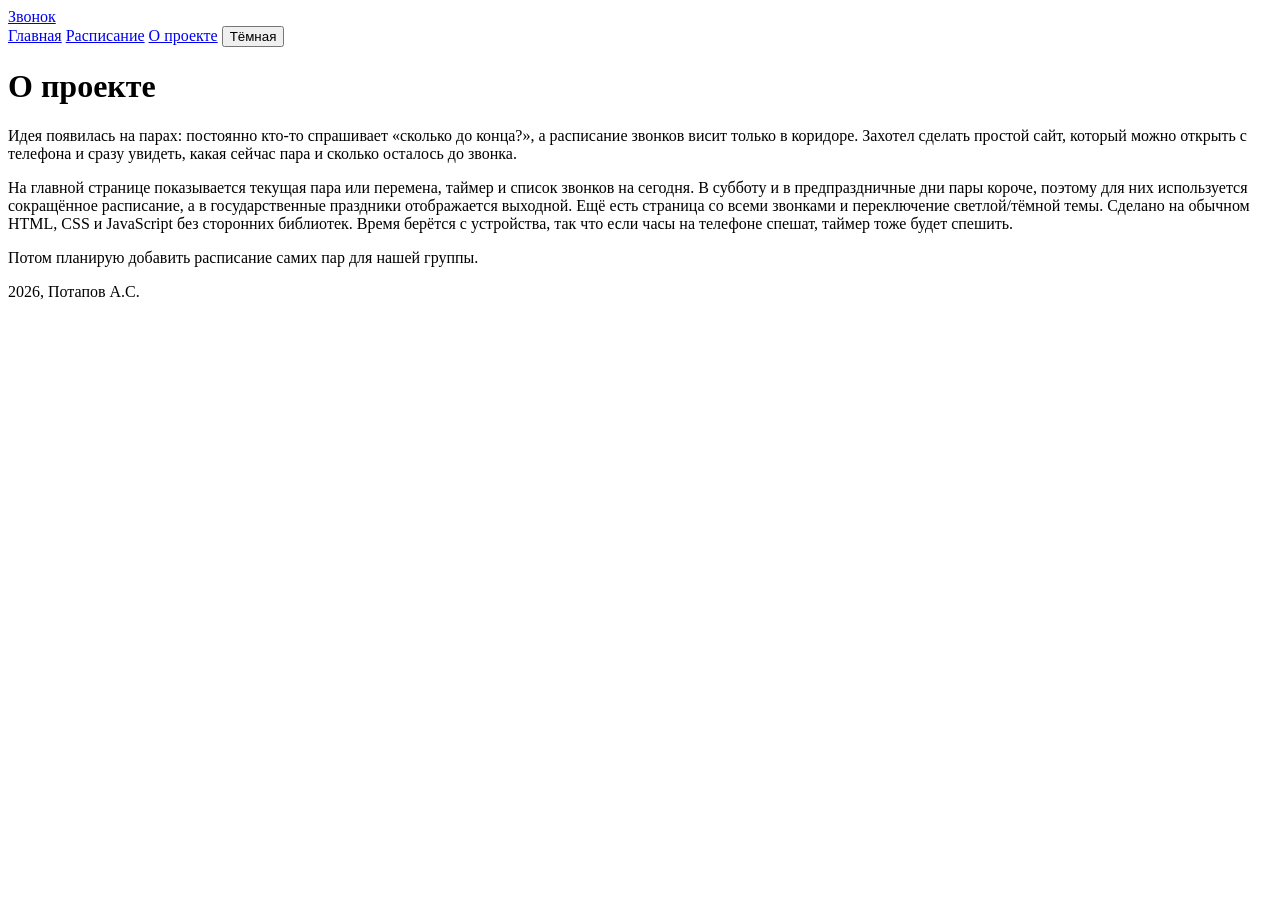
==== about.html @ b0f1ee95 "Add files via upload" ====
<!DOCTYPE html>
<html lang="ru">
<head>
  <meta charset="UTF-8">
  <meta name="viewport" content="width=device-width, initial-scale=1.0">
  <title>О проекте</title>
  <link rel="stylesheet" href="css/style.css">
  <link rel="icon" href="images/bell.png">
  <link rel="manifest" href="manifest.json">
  <meta name="theme-color" content="#cc6600">
</head>
<body>

<header>
  <div class="wrap head">
    <a href="index.html" class="logo"><img src="images/bell.png" alt="">Звонок</a>
    <nav>
      <a href="index.html">Главная</a>
      <a href="schedule.html">Расписание</a>
      <a href="about.html" class="active">О проекте</a>
      <button type="button" id="themeBtn">Тёмная</button>
    </nav>
  </div>
</header>

<main class="wrap">
  <div class="text">
    <h1>О проекте</h1>

    <p>Идея появилась на парах: постоянно кто-то спрашивает «сколько до конца?», а расписание звонков висит только в коридоре. Захотел сделать простой сайт, который можно открыть с телефона и сразу увидеть, какая сейчас пара и сколько осталось до звонка.</p>

    <p>На главной странице показывается текущая пара или перемена, таймер и список звонков на сегодня. В субботу и в предпраздничные дни пары короче, поэтому для них используется сокращённое расписание, а в государственные праздники отображается выходной. Ещё есть страница со всеми звонками и переключение светлой/тёмной темы. Сделано на обычном HTML, CSS и JavaScript без сторонних библиотек. Время берётся с устройства, так что если часы на телефоне спешат, таймер тоже будет спешить.</p>

    <p>Потом планирую добавить расписание самих пар для нашей группы.</p>
  </div>
</main>

<footer>
  <div class="wrap">2026, Потапов А.С.</div>
</footer>

<script src="js/theme.js"></script>
</body>
</html>
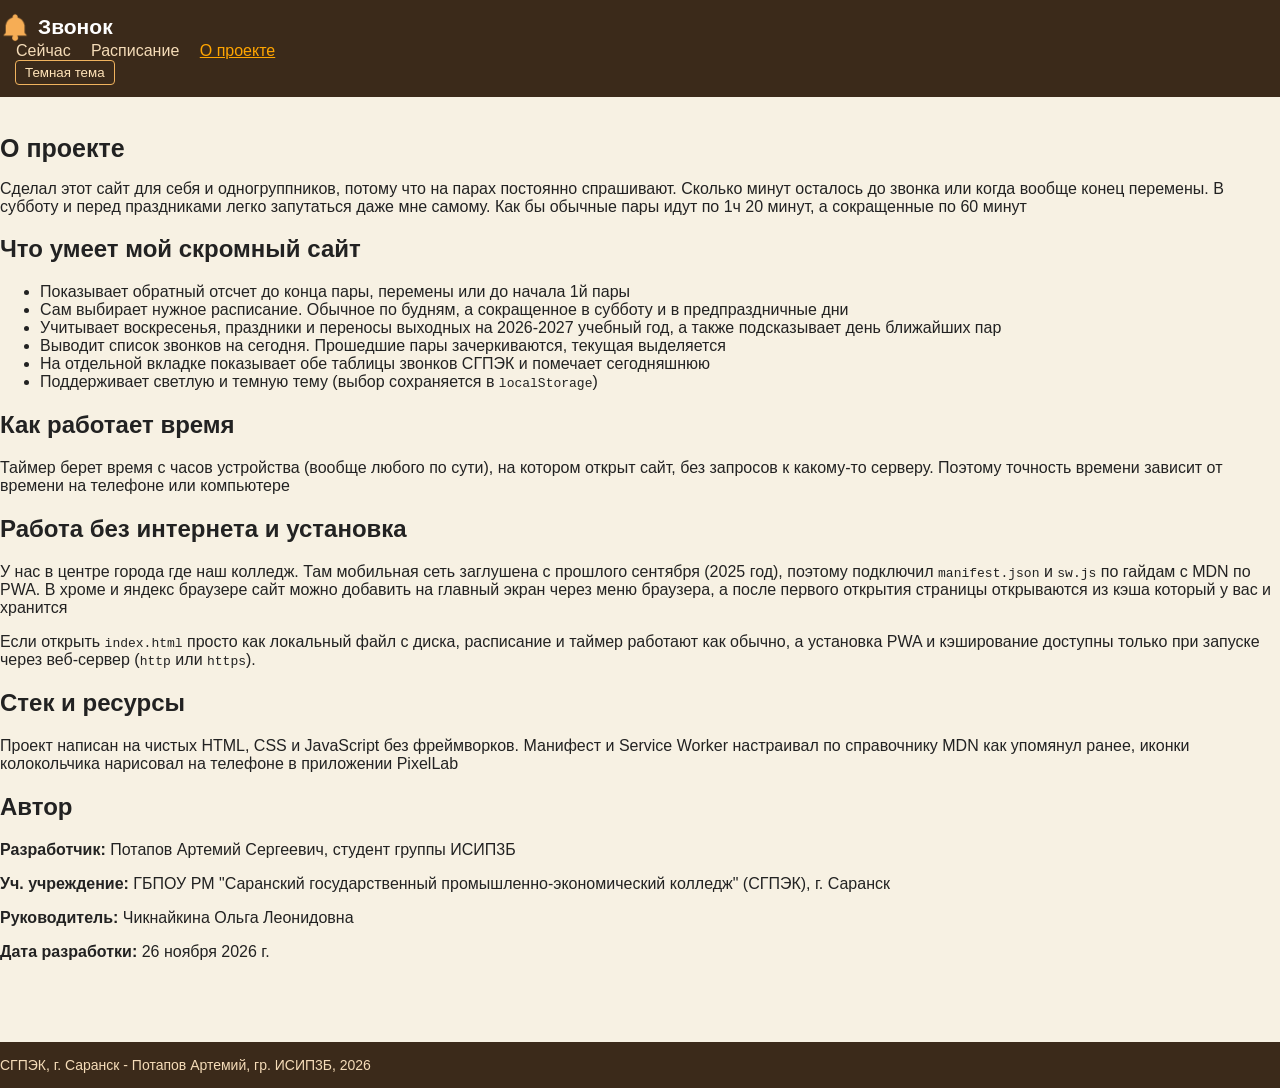
==== commit 1dda2f19: "Add about.html" ====
--- a/about.html
+++ b/about.html
@@ -3,42 +3,75 @@
 <head>
   <meta charset="UTF-8">
   <meta name="viewport" content="width=device-width, initial-scale=1.0">
-  <title>О проекте</title>
+  <title>О проекте - Звонок</title>
+  <meta name="description" content="Как устроен сайт Звонок: таймер пар СГПЭК, переключение расписания и работа без инета">
+  <script>
+    if (localStorage.getItem('theme') == 'dark') document.documentElement.classList.add('dark');
+  </script>
+  <link rel="icon" type="image/png" href="images/bell.png">
+  <link rel="apple-touch-icon" href="images/icon-192.png">
+  <link rel="manifest" href="manifest.json">
   <link rel="stylesheet" href="css/style.css">
-  <link rel="icon" href="images/bell.png">
-  <link rel="manifest" href="manifest.json">
-  <meta name="theme-color" content="#cc6600">
 </head>
 <body>
+  <div class="header-wrap">
+    <header class="header">
+      <a class="logo" href="index.html">
+        <img src="images/bell.png" alt="Звонок" width="30" height="30">
+        <span>Звонок</span>
+      </a>
 
-<header>
-  <div class="wrap head">
-    <a href="index.html" class="logo"><img src="images/bell.png" alt="">Звонок</a>
-    <nav>
-      <a href="index.html">Главная</a>
-      <a href="schedule.html">Расписание</a>
-      <a href="about.html" class="active">О проекте</a>
-      <button type="button" id="themeBtn">Тёмная</button>
-    </nav>
+      <nav class="nav">
+        <a href="index.html">Сейчас</a>
+        <a href="schedule.html">Расписание</a>
+        <a href="about.html" class="active">О проекте</a>
+      </nav>
+
+      <div class="header-btns">
+        <button class="install-btn" id="installBtn" style="display: none;">Установить</button>
+        <button class="theme-btn" id="themeBtn">Темная тема</button>
+      </div>
+    </header>
   </div>
-</header>
 
-<main class="wrap">
-  <div class="text">
+  <main class="container about-page">
     <h1>О проекте</h1>
+    <p class="lead">Сделал этот сайт для себя и одногруппников, потому что на парах постоянно спрашивают. Сколько минут осталось до звонка или когда вообще конец перемены. В субботу и перед праздниками легко запутаться даже мне самому. Как бы обычные пары идут по 1ч 20 минут, а сокращенные по 60 минут</p>
 
-    <p>Идея появилась на парах: постоянно кто-то спрашивает «сколько до конца?», а расписание звонков висит только в коридоре. Захотел сделать простой сайт, который можно открыть с телефона и сразу увидеть, какая сейчас пара и сколько осталось до звонка.</p>
+    <h2>Что умеет мой скромный сайт</h2>
+    <ul>
+      <li>Показывает обратный отсчет до конца пары, перемены или до начала 1й пары</li>
+      <li>Сам выбирает нужное расписание. Обычное по будням, а сокращенное в субботу и в предпраздничные дни</li>
+      <li>Учитывает воскресенья, праздники и переносы выходных на 2026-2027 учебный год, а также подсказывает день ближайших пар</li>
+      <li>Выводит список звонков на сегодня. Прошедшие пары зачеркиваются, текущая выделяется</li>
+      <li>На отдельной вкладке показывает обе таблицы звонков СГПЭК и помечает сегодняшнюю</li>
+      <li>Поддерживает светлую и темную тему (выбор сохраняется в <code>localStorage</code>)</li>
+    </ul>
 
-    <p>На главной странице показывается текущая пара или перемена, таймер и список звонков на сегодня. В субботу и в предпраздничные дни пары короче, поэтому для них используется сокращённое расписание, а в государственные праздники отображается выходной. Ещё есть страница со всеми звонками и переключение светлой/тёмной темы. Сделано на обычном HTML, CSS и JavaScript без сторонних библиотек. Время берётся с устройства, так что если часы на телефоне спешат, таймер тоже будет спешить.</p>
+    <h2>Как работает время</h2>
+    <p>Таймер берет время с часов устройства (вообще любого по сути), на котором открыт сайт, без запросов к какому-то серверу. Поэтому точность времени зависит от времени на телефоне или компьютере</p>
 
-    <p>Потом планирую добавить расписание самих пар для нашей группы.</p>
-  </div>
-</main>
+    <h2>Работа без интернета и установка</h2>
+    <p>У нас в центре города где наш колледж. Там мобильная сеть заглушена с прошлого сентября (2025 год), поэтому подключил <code>manifest.json</code> и <code>sw.js</code> по гайдам с MDN по PWA. В хроме и яндекс браузере сайт можно добавить на главный экран через меню браузера, а после первого открытия страницы открываются из кэша который у вас и хранится</p>
+    <p>Если открыть <code>index.html</code> просто как локальный файл с диска, расписание и таймер работают как обычно, а установка PWA и кэширование доступны только при запуске через веб-сервер (<code>http</code> или <code>https</code>).</p>
 
-<footer>
-  <div class="wrap">2026, Потапов А.С.</div>
-</footer>
+    <h2>Стек и ресурсы</h2>
+    <p>Проект написан на чистых HTML, CSS и JavaScript без фреймворков. Манифест и Service Worker настраивал по справочнику MDN как упомянул ранее, иконки колокольчика нарисовал на телефоне в приложении PixelLab</p>
 
-<script src="js/theme.js"></script>
+    <h2>Автор</h2>
+    <div class="about-credits">
+      <p><strong>Разработчик:</strong> Потапов Артемий Сергеевич, студент группы ИСИП3Б</p>
+      <p><strong>Уч. учреждение:</strong> ГБПОУ РМ "Саранский государственный промышленно-экономический колледж" (СГПЭК), г. Саранск</p>
+      <p><strong>Руководитель:</strong> Чикнайкина Ольга Леонидовна</p>
+      <p><strong>Дата разработки:</strong> 26 ноября 2026 г.</p>
+    </div>
+  </main>
+
+  <footer class="footer">
+    <span>СГПЭК, г. Саранск - Потапов Артемий, гр. ИСИП3Б, 2026</span>
+  </footer>
+
+  <script src="js/theme.js"></script>
+  <script src="js/main.js"></script>
 </body>
 </html>
--- a/css/style.css
+++ b/css/style.css
@@ -0,0 +1,235 @@
+body {
+    margin: 0;
+    font-family: Arial, sans-serif;
+    /* background: #f2f2f2; */
+    background: #f7f1e3;
+    color: #222;
+}
+
+a { color: #cc6600; }
+
+.wrap {
+    max-width: 880px;
+    margin: 0 auto;
+    padding: 0 15px;
+}
+
+header {
+    background: #3b2a1a;
+    padding: 12px 0;
+}
+.head {
+    display: flex;
+    justify-content: space-between;
+    align-items: center;
+}
+.logo {
+    color: white;
+    font-size: 21px;
+    font-weight: bold;
+    text-decoration: none;
+    display: flex;
+    align-items: center;
+}
+.logo img {
+    width: 30px;
+    margin-right: 8px;
+}
+
+nav a {
+    color: #f5dcb8;
+    text-decoration: none;
+    margin-left: 16px;
+}
+nav a:hover, nav a.active {
+    color: orange;
+    text-decoration: underline;
+}
+
+main {
+    padding-top: 20px;
+    padding-bottom: 35px;
+    min-height: 520px;
+}
+main {
+    min-height: calc(100vh - 135px);
+}
+
+h1 { font-size: 25px; }
+
+.page-title {
+  text-align: center;
+  color: #3b2a1a;
+  margin: 5px 0 0;
+}
+
+.info {
+  background: white;
+  margin-top: 18px;
+  padding: 12px 20px;
+  border-radius: 5px;
+  text-align: center;
+  color: #555;
+  font-size: 14px;
+  border: 1px solid #ddd;
+}
+.info p {
+  margin: 4px 0;
+}
+
+.now {
+    background: #fff;
+    margin-top: 18px;
+    padding: 25px 15px;
+    border-radius: 5px;
+    text-align: center;
+    border: 1px solid #ddd;
+}
+
+#today { color: #666; }
+
+#status {
+    font-size: 20px;
+    margin-top: 10px;
+}
+
+#timer {
+    /* font-size: 70px; */
+    font-size: 62px;
+    font-weight: bold;
+    color: #d97706;
+    margin: 10px 0;
+}
+
+.now.break #timer {
+    color: #2e7d32;
+}
+
+#next {
+    margin-top: 10px;
+    color: gray;
+}
+
+.today-list {
+    background: white;
+    margin-top: 18px;
+    padding: 10px 20px 15px;
+    border-radius: 5px;
+    border: 1px solid #ddd;
+}
+
+table {
+    width: 100%;
+    border-collapse: collapse;
+}
+
+td, th {
+    padding: 8px;
+    border-bottom: 1px solid #e5e5e5;
+    text-align: left;
+}
+
+tr.current {
+    background: #ffe6b3;
+    font-weight: bold;
+}
+
+tr.done {
+    color: #999;
+}
+
+.today {
+    background: #ffe6b3;
+    border-left: 4px solid orange;
+    padding: 5px 10px;
+}
+
+.small {
+    font-size: 14px;
+    color: #666;
+}
+
+.edit { background: #fff; }
+
+.text {
+    background: #fff;
+    margin-top: 20px;
+    border-radius: 5px;
+    padding: 15px 25px 25px;
+    line-height: 1.5;
+    border: 1px solid #ddd;
+}
+
+
+footer {
+    background: #3b2a1a;
+    color: #f5dcb8;
+    padding: 15px 0;
+    font-size: 14px;
+    margin-top: 30px;
+}
+
+#themeBtn {
+  background: none;
+  border: 1px solid #f0b35e;
+  color: #ffe3b8;
+  padding: 4px 9px;
+  margin-left: 15px;
+  border-radius: 4px;
+  cursor: pointer;
+}
+
+
+/* темная тема */
+body.dark {
+  background: #1b1611;
+  color: #eee;
+}
+
+body.dark .info {
+  background: #282018;
+  color: #eee;
+  border-color: #444;
+}
+
+body.dark .now, body.dark .today-list {
+  background: #282018;
+  color: #eee;
+  border-color: #444;
+}
+
+body.dark .text, body.dark .edit {
+  background: #282018;
+  color: #eee;
+  border-color: #444;
+}
+
+
+body.dark .page-title { color: #ffb347; }
+body.dark #timer { color: #ffb347; }
+body.dark a { color: #ffbd59; }
+
+body.dark #today, body.dark #next, body.dark .small {
+  color: #aaa;
+}
+
+body.dark td, body.dark th {
+  border-bottom-color: #444;
+}
+
+body.dark tr.current, body.dark .today {
+  background: #4f3a1c;
+}
+
+
+body.dark .now.break #timer {
+  color: #81c784 !important;
+}
+
+@media (max-width: 600px) {
+  .head { flex-direction: column; }
+  nav { margin-top: 10px; }
+  nav a { margin: 0 7px; }
+  #timer { font-size: 46px; }
+  .page-title { font-size: 20px; }
+}
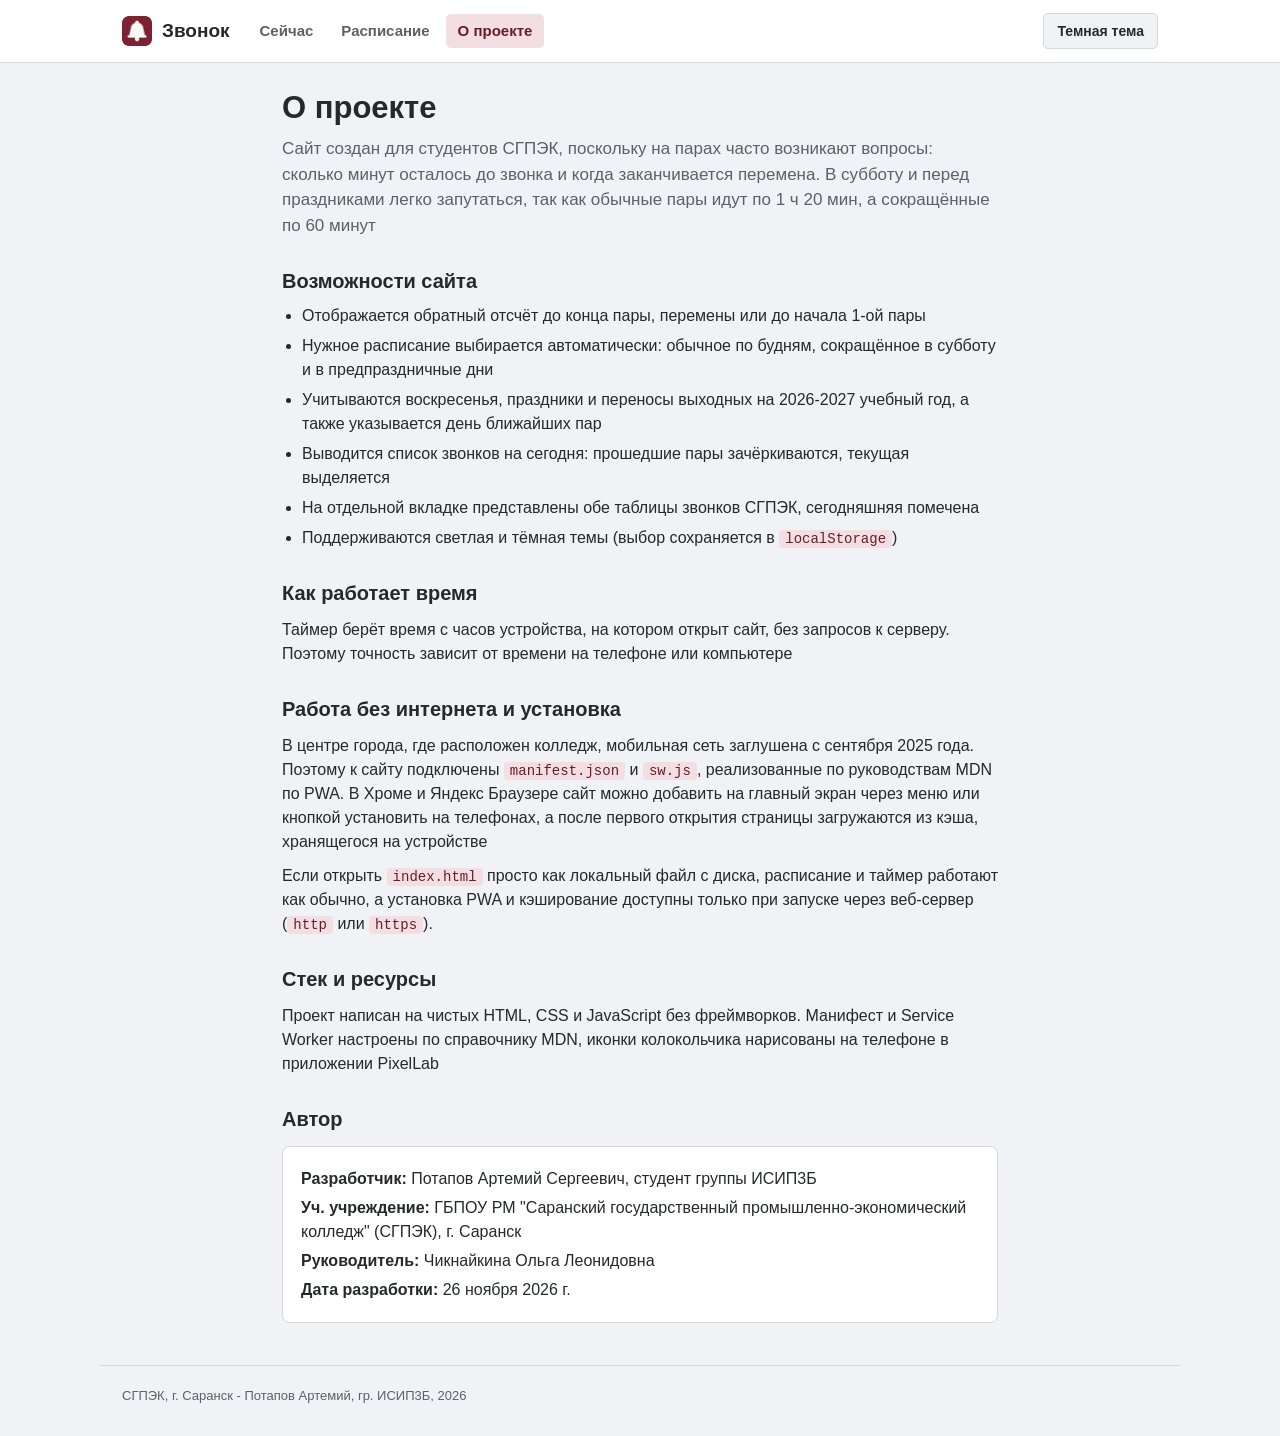
==== commit 4c1d8bb6: "Add files via upload" ====
--- a/about.html
+++ b/about.html
@@ -1,77 +1,77 @@
-<!DOCTYPE html>
-<html lang="ru">
-<head>
-  <meta charset="UTF-8">
-  <meta name="viewport" content="width=device-width, initial-scale=1.0">
-  <title>О проекте - Звонок</title>
-  <meta name="description" content="Как устроен сайт Звонок: таймер пар СГПЭК, переключение расписания и работа без инета">
-  <script>
-    if (localStorage.getItem('theme') == 'dark') document.documentElement.classList.add('dark');
-  </script>
-  <link rel="icon" type="image/png" href="images/bell.png">
-  <link rel="apple-touch-icon" href="images/icon-192.png">
-  <link rel="manifest" href="manifest.json">
-  <link rel="stylesheet" href="css/style.css">
-</head>
-<body>
-  <div class="header-wrap">
-    <header class="header">
-      <a class="logo" href="index.html">
-        <img src="images/bell.png" alt="Звонок" width="30" height="30">
-        <span>Звонок</span>
-      </a>
-
-      <nav class="nav">
-        <a href="index.html">Сейчас</a>
-        <a href="schedule.html">Расписание</a>
-        <a href="about.html" class="active">О проекте</a>
-      </nav>
-
-      <div class="header-btns">
-        <button class="install-btn" id="installBtn" style="display: none;">Установить</button>
-        <button class="theme-btn" id="themeBtn">Темная тема</button>
-      </div>
-    </header>
-  </div>
-
-  <main class="container about-page">
-    <h1>О проекте</h1>
-    <p class="lead">Сделал этот сайт для себя и одногруппников, потому что на парах постоянно спрашивают. Сколько минут осталось до звонка или когда вообще конец перемены. В субботу и перед праздниками легко запутаться даже мне самому. Как бы обычные пары идут по 1ч 20 минут, а сокращенные по 60 минут</p>
-
-    <h2>Что умеет мой скромный сайт</h2>
-    <ul>
-      <li>Показывает обратный отсчет до конца пары, перемены или до начала 1й пары</li>
-      <li>Сам выбирает нужное расписание. Обычное по будням, а сокращенное в субботу и в предпраздничные дни</li>
-      <li>Учитывает воскресенья, праздники и переносы выходных на 2026-2027 учебный год, а также подсказывает день ближайших пар</li>
-      <li>Выводит список звонков на сегодня. Прошедшие пары зачеркиваются, текущая выделяется</li>
-      <li>На отдельной вкладке показывает обе таблицы звонков СГПЭК и помечает сегодняшнюю</li>
-      <li>Поддерживает светлую и темную тему (выбор сохраняется в <code>localStorage</code>)</li>
-    </ul>
-
-    <h2>Как работает время</h2>
-    <p>Таймер берет время с часов устройства (вообще любого по сути), на котором открыт сайт, без запросов к какому-то серверу. Поэтому точность времени зависит от времени на телефоне или компьютере</p>
-
-    <h2>Работа без интернета и установка</h2>
-    <p>У нас в центре города где наш колледж. Там мобильная сеть заглушена с прошлого сентября (2025 год), поэтому подключил <code>manifest.json</code> и <code>sw.js</code> по гайдам с MDN по PWA. В хроме и яндекс браузере сайт можно добавить на главный экран через меню браузера, а после первого открытия страницы открываются из кэша который у вас и хранится</p>
-    <p>Если открыть <code>index.html</code> просто как локальный файл с диска, расписание и таймер работают как обычно, а установка PWA и кэширование доступны только при запуске через веб-сервер (<code>http</code> или <code>https</code>).</p>
-
-    <h2>Стек и ресурсы</h2>
-    <p>Проект написан на чистых HTML, CSS и JavaScript без фреймворков. Манифест и Service Worker настраивал по справочнику MDN как упомянул ранее, иконки колокольчика нарисовал на телефоне в приложении PixelLab</p>
-
-    <h2>Автор</h2>
-    <div class="about-credits">
-      <p><strong>Разработчик:</strong> Потапов Артемий Сергеевич, студент группы ИСИП3Б</p>
-      <p><strong>Уч. учреждение:</strong> ГБПОУ РМ "Саранский государственный промышленно-экономический колледж" (СГПЭК), г. Саранск</p>
-      <p><strong>Руководитель:</strong> Чикнайкина Ольга Леонидовна</p>
-      <p><strong>Дата разработки:</strong> 26 ноября 2026 г.</p>
-    </div>
-  </main>
-
-  <footer class="footer">
-    <span>СГПЭК, г. Саранск - Потапов Артемий, гр. ИСИП3Б, 2026</span>
-  </footer>
-
-  <script src="js/theme.js"></script>
-  <script src="js/main.js"></script>
-</body>
-</html>
+<!DOCTYPE html>
+<html lang="ru">
+<head>
+  <meta charset="UTF-8">
+  <meta name="viewport" content="width=device-width, initial-scale=1.0">
+  <title>О проекте - Звонок</title>
+  <meta name="description" content="Как устроен сайт Звонок: таймер пар СГПЭК, переключение расписания и работа без инета">
+  <script>
+    if (localStorage.getItem('theme') == 'dark') document.documentElement.classList.add('dark');
+  </script>
+  <link rel="icon" type="image/png" href="images/bell.png">
+  <link rel="apple-touch-icon" href="images/icon-192.png">
+  <link rel="manifest" href="manifest.json">
+  <link rel="stylesheet" href="css/style.css">
+</head>
+<body>
+  <div class="header-wrap">
+    <header class="header">
+      <a class="logo" href="index.html">
+        <img src="images/bell.png" alt="Звонок" width="30" height="30">
+        <span>Звонок</span>
+      </a>
+
+      <nav class="nav">
+        <a href="index.html">Сейчас</a>
+        <a href="schedule.html">Расписание</a>
+        <a href="about.html" class="active">О проекте</a>
+      </nav>
+
+      <div class="header-btns">
+        <button class="install-btn" id="installBtn" style="display: none;">Установить</button>
+        <button class="theme-btn" id="themeBtn">Темная тема</button>
+      </div>
+    </header>
+  </div>
+
+  <main class="container about-page">
+    <h1>О проекте</h1>
+    <p class="lead">Сайт создан для студентов СГПЭК, поскольку на парах часто возникают вопросы: сколько минут осталось до звонка и когда заканчивается перемена. В субботу и перед праздниками легко запутаться, так как обычные пары идут по 1 ч 20 мин, а сокращённые по 60 минут</p>
+
+    <h2>Возможности сайта</h2>
+    <ul>
+      <li>Отображается обратный отсчёт до конца пары, перемены или до начала 1-ой пары</li>
+      <li>Нужное расписание выбирается автоматически: обычное по будням, сокращённое в субботу и в предпраздничные дни</li>
+      <li>Учитываются воскресенья, праздники и переносы выходных на 2026-2027 учебный год, а также указывается день ближайших пар</li>
+      <li>Выводится список звонков на сегодня: прошедшие пары зачёркиваются, текущая выделяется</li>
+      <li>На отдельной вкладке представлены обе таблицы звонков СГПЭК, сегодняшняя помечена</li>
+      <li>Поддерживаются светлая и тёмная темы (выбор сохраняется в <code>localStorage</code>)</li>
+    </ul>
+
+    <h2>Как работает время</h2>
+    <p>Таймер берёт время с часов устройства, на котором открыт сайт, без запросов к серверу. Поэтому точность зависит от времени на телефоне или компьютере</p>
+
+    <h2>Работа без интернета и установка</h2>
+    <p>В центре города, где расположен колледж, мобильная сеть заглушена с сентября 2025 года. Поэтому к сайту подключены <code>manifest.json</code> и <code>sw.js</code>, реализованные по руководствам MDN по PWA. В Хроме и Яндекс Браузере сайт можно добавить на главный экран через меню или кнопкой установить на телефонах, а после первого открытия страницы загружаются из кэша, хранящегося на устройстве</p>
+    <p>Если открыть <code>index.html</code> просто как локальный файл с диска, расписание и таймер работают как обычно, а установка PWA и кэширование доступны только при запуске через веб-сервер (<code>http</code> или <code>https</code>).</p>
+
+    <h2>Стек и ресурсы</h2>
+    <p>Проект написан на чистых HTML, CSS и JavaScript без фреймворков. Манифест и Service Worker настроены по справочнику MDN, иконки колокольчика нарисованы на телефоне в приложении PixelLab</p>
+
+    <h2>Автор</h2>
+    <div class="about-credits">
+      <p><strong>Разработчик:</strong> Потапов Артемий Сергеевич, студент группы ИСИП3Б</p>
+      <p><strong>Уч. учреждение:</strong> ГБПОУ РМ "Саранский государственный промышленно-экономический колледж" (СГПЭК), г. Саранск</p>
+      <p><strong>Руководитель:</strong> Чикнайкина Ольга Леонидовна</p>
+      <p><strong>Дата разработки:</strong> 26 ноября 2026 г.</p>
+    </div>
+  </main>
+
+  <footer class="footer">
+    <span>СГПЭК, г. Саранск - Потапов Артемий, гр. ИСИП3Б, 2026</span>
+  </footer>
+
+  <script src="js/theme.js"></script>
+  <script src="js/main.js"></script>
+</body>
+</html>
--- a/css/style.css
+++ b/css/style.css
@@ -1,121 +1,517 @@
+html {
+    --bg: #f0f2f5;
+    --card: #fff;
+    --text: #26282b;
+    --muted: #5c6168;
+    --border: #d4d8dd;
+    --accent: #7c2233;
+    --green: #255c36;
+}
+
+html.dark {
+    --bg: #1a1c1f;
+    --card: #24272b;
+    --text: #eceef1;
+    --muted: #a2a9b1;
+    --border: #383d44;
+    --accent: #e58b9a;
+    --green: #7bc48d;
+}
+
+* {
+    box-sizing: border-box;
+}
+
 body {
     margin: 0;
-    font-family: Arial, sans-serif;
-    /* background: #f2f2f2; */
-    background: #f7f1e3;
-    color: #222;
-}
-
-a { color: #cc6600; }
-
-.wrap {
-    max-width: 880px;
+    min-height: 100vh;
+    display: flex;
+    flex-direction: column;
+    background: var(--bg);
+    color: var(--text);
+    font-family: "Trebuchet MS", Tahoma, Verdana, sans-serif;
+    font-size: 16px;
+    line-height: 1.5;
+}
+
+a {
+    color: var(--accent);
+    text-underline-offset: 3px;
+}
+
+a:hover {
+    text-decoration: none;
+}
+
+a:focus-visible,
+button:focus-visible {
+    outline: 2px solid var(--accent);
+    outline-offset: 2px;
+}
+
+code {
+    font-family: Consolas, monospace;
+    font-size: 14px;
+    background: #f3dfe3;
+    color: #691b2a;
+    padding: 1px 6px;
+    border-radius: 4px;
+}
+
+html.dark code {
+    background: #3b2026;
+    color: #f2a7b3;
+}
+
+/* шапка */
+.header-wrap {
+    border-bottom: 1px solid var(--border);
+    background: var(--card);
+}
+
+.header {
+    max-width: 1080px;
+    width: 100%;
     margin: 0 auto;
-    padding: 0 15px;
-}
-
-header {
-    background: #3b2a1a;
-    padding: 12px 0;
-}
-.head {
-    display: flex;
+    padding: 13px 22px;
+    display: flex;
+    align-items: center;
+    gap: 18px;
+}
+
+/* лого */
+.logo {
+    display: flex;
+    align-items: center;
+    gap: 10px;
+    text-decoration: none;
+    color: var(--text);
+    font-weight: 700;
+    font-size: 19px;
+    flex-shrink: 0;
+}
+
+.logo img {
+    width: 30px;
+    height: 30px;
+    border-radius: 6px;
+    display: block;
+}
+
+.nav {
+    display: flex;
+    align-items: center;
+    gap: 4px;
+    margin-right: auto;
+}
+
+.nav a {
+    padding: 6px 12px;
+    border-radius: 5px;
+    text-decoration: none;
+    color: var(--muted);
+    font-weight: 600;
+    font-size: 15px;
+    white-space: nowrap;
+}
+
+.nav a:hover {
+    color: var(--text);
+    background: #e2e6eb;
+}
+
+html.dark .nav a:hover {
+    background: #2f3338;
+}
+
+.nav a.active {
+    color: #691b2a;
+    background: #f3dfe3;
+}
+
+html.dark .nav a.active {
+    color: #f2a7b3;
+    background: #3b2026;
+}
+
+.header-btns {
+    display: flex;
+    align-items: center;
+    gap: 8px;
+    flex-shrink: 0;
+}
+
+.theme-btn,
+.install-btn {
+    height: 36px;
+    padding: 0 13px;
+    border-radius: 5px;
+    border: 1px solid var(--border);
+    background: var(--bg);
+    color: var(--text);
+    font-family: inherit;
+    font-size: 14px;
+    font-weight: 600;
+    cursor: pointer;
+    white-space: nowrap;
+}
+
+.theme-btn:hover {
+    border-color: var(--accent);
+}
+
+.theme-btn:active,
+.install-btn:active {
+    transform: translateY(1px);
+}
+
+.install-btn {
+    background: #7c2233;
+    border-color: #7c2233;
+    color: #fff;
+}
+
+html.dark .install-btn {
+    background: #e58b9a;
+    border-color: #e58b9a;
+    color: #241014;
+}
+
+.install-btn:hover {
+    opacity: 0.92;
+}
+
+/* главная */
+.main-grid {
+    flex: 1;
+    max-width: 1080px;
+    width: 100%;
+    margin: 0 auto;
+    padding: 24px 22px 40px;
+    display: grid;
+    grid-template-columns: 1.25fr 1fr;
+    gap: 26px;
+    align-items: start;
+}
+
+.timer-card {
+    background: var(--card);
+    border: 1px solid var(--border);
+    border-radius: 8px;
+    padding: 24px 26px;
+}
+
+.card-top {
+    display: flex;
+    flex-wrap: wrap;
     justify-content: space-between;
     align-items: center;
-}
-.logo {
-    color: white;
-    font-size: 21px;
-    font-weight: bold;
-    text-decoration: none;
-    display: flex;
+    gap: 8px 12px;
+    padding-bottom: 14px;
+    border-bottom: 1px dashed var(--border);
+    color: var(--muted);
+    font-size: 15px;
+}
+
+.date-clock {
+    display: flex;
+    align-items: baseline;
+    gap: 8px;
+}
+
+.clock-now {
+    font-variant-numeric: tabular-nums;
+    font-weight: 700;
+    color: var(--text);
+    background: #e2e6eb;
+    padding: 1px 7px;
+    border-radius: 4px;
+    font-size: 14px;
+}
+
+html.dark .clock-now {
+    background: #2f3338;
+}
+
+.badge {
+    font-size: 13px;
+    font-weight: 700;
+    padding: 3px 9px;
+    border-radius: 4px;
+    background: #f3dfe3;
+    color: #691b2a;
+}
+
+html.dark .badge {
+    background: #3b2026;
+    color: #f2a7b3;
+}
+
+.badge.short {
+    background: #dfeee3;
+    color: #1f4c2c;
+}
+
+html.dark .badge.short {
+    background: #1e3424;
+    color: #9ad6a8;
+}
+
+.badge.off {
+    background: #f4e6d2;
+    color: #6b4214;
+}
+
+html.dark .badge.off {
+    background: #382a19;
+    color: #ecc089;
+}
+
+.status {
+    margin: 18px 0 0;
+    font-size: 31px;
+    line-height: 1.2;
+}
+
+.timer-card.is-break .status {
+    color: var(--green);
+}
+
+.timer-box {
+    margin-top: 12px;
+}
+
+.timer {
+    font-size: 68px;
+    font-weight: 700;
+    line-height: 1.05;
+    letter-spacing: -1px;
+    font-variant-numeric: tabular-nums;
+}
+
+.timer-caption {
+    display: block;
+    margin-top: 6px;
+    color: var(--muted);
+    font-size: 16px;
+}
+
+.progress-bar {
+    margin-top: 20px;
+    height: 8px;
+    background: #e2e6eb;
+    border-radius: 4px;
+    overflow: hidden;
+}
+
+html.dark .progress-bar {
+    background: #2f3338;
+}
+
+.progress-fill {
+    height: 100%;
+    width: 0;
+    background: var(--accent);
+    transition: width 0.3s linear;
+}
+
+.timer-card.is-break .progress-fill {
+    background: var(--green);
+}
+
+.sub-text {
+    margin: 16px 0 0;
+    color: var(--muted);
+    font-size: 16px;
+}
+
+/* список пар */
+.today-block {
+    background: var(--card);
+    border: 1px solid var(--border);
+    border-radius: 8px;
+    padding: 18px 20px;
+}
+
+.today-header {
+    display: flex;
+    justify-content: space-between;
+    align-items: baseline;
+    margin-bottom: 12px;
+    padding-bottom: 10px;
+    border-bottom: 1px solid var(--border);
+}
+
+.today-header h2 {
+    margin: 0;
+    font-size: 19px;
+}
+
+.today-header a {
+    font-size: 14px;
+}
+
+.bells-list {
+    list-style: none;
+    margin: 0;
+    padding: 0;
+}
+
+.pair-item {
+    display: grid;
+    grid-template-columns: 76px 1fr auto;
     align-items: center;
-}
-.logo img {
-    width: 30px;
-    margin-right: 8px;
-}
-
-nav a {
-    color: #f5dcb8;
-    text-decoration: none;
-    margin-left: 16px;
-}
-nav a:hover, nav a.active {
-    color: orange;
-    text-decoration: underline;
-}
-
-main {
-    padding-top: 20px;
-    padding-bottom: 35px;
-    min-height: 520px;
-}
-main {
-    min-height: calc(100vh - 135px);
-}
-
-h1 { font-size: 25px; }
-
-.page-title {
-  text-align: center;
-  color: #3b2a1a;
-  margin: 5px 0 0;
-}
-
-.info {
-  background: white;
-  margin-top: 18px;
-  padding: 12px 20px;
-  border-radius: 5px;
-  text-align: center;
-  color: #555;
-  font-size: 14px;
-  border: 1px solid #ddd;
-}
-.info p {
-  margin: 4px 0;
-}
-
-.now {
-    background: #fff;
-    margin-top: 18px;
-    padding: 25px 15px;
+    gap: 10px;
+    padding: 8px 12px;
     border-radius: 5px;
-    text-align: center;
-    border: 1px solid #ddd;
-}
-
-#today { color: #666; }
-
-#status {
+}
+
+.pair-num {
+    font-weight: 700;
+}
+
+.pair-time {
+    font-size: 16px;
+    font-variant-numeric: tabular-nums;
+}
+
+.pair-status {
+    font-size: 13px;
+    font-weight: 600;
+    color: var(--muted);
+}
+
+.pair-item.past {
+    color: var(--muted);
+}
+
+.pair-item.past .pair-num {
+    font-weight: 600;
+}
+
+.pair-item.past .pair-time {
+    text-decoration: line-through;
+}
+
+.pair-item.current {
+    background: #7c2233;
+    color: #fff;
+}
+
+.pair-item.current .pair-status {
+    color: #f7dfe3;
+}
+
+html.dark .pair-item.current {
+    background: #6e2030;
+    color: #fff;
+}
+
+html.dark .pair-item.current .pair-status {
+    color: #f4d8dd;
+}
+
+.pair-item.next {
+    background: #f3dfe3;
+    color: var(--text);
+}
+
+.pair-item.next .pair-status {
+    color: #691b2a;
+}
+
+html.dark .pair-item.next {
+    background: #3b2026;
+}
+
+html.dark .pair-item.next .pair-status {
+    color: #f2a7b3;
+}
+
+.break-item {
+    padding: 2px 12px 2px 98px;
+    font-size: 13px;
+    color: var(--muted);
+}
+
+.break-item.current {
+    color: var(--green);
+    font-weight: 700;
+}
+
+.empty-day {
+    padding: 12px 4px 4px;
+    color: var(--muted);
+}
+
+/* расписание и о проекте */
+.container {
+    flex: 1;
+    max-width: 1080px;
+    width: 100%;
+    margin: 0 auto;
+    padding: 20px 22px 42px;
+}
+
+.container h1 {
+    margin: 6px 0 10px;
+    font-size: 31px;
+    line-height: 1.2;
+}
+
+.lead {
+    margin: 0 0 22px;
+    color: var(--muted);
+    font-size: 17px;
+    max-width: 720px;
+}
+
+.sched-grid {
+    display: grid;
+    grid-template-columns: 1fr 1fr;
+    gap: 20px;
+}
+
+.sched-card {
+    background: var(--card);
+    border: 1px solid var(--border);
+    border-radius: 8px;
+    padding: 20px 22px;
+}
+
+.sched-card.today {
+    border: 2px solid var(--accent);
+}
+
+.sched-title {
+    display: flex;
+    align-items: center;
+    gap: 10px;
+}
+
+.sched-title h2 {
+    margin: 0;
     font-size: 20px;
-    margin-top: 10px;
-}
-
-#timer {
-    /* font-size: 70px; */
-    font-size: 62px;
-    font-weight: bold;
-    color: #d97706;
-    margin: 10px 0;
-}
-
-.now.break #timer {
-    color: #2e7d32;
-}
-
-#next {
-    margin-top: 10px;
-    color: gray;
-}
-
-.today-list {
-    background: white;
-    margin-top: 18px;
-    padding: 10px 20px 15px;
-    border-radius: 5px;
-    border: 1px solid #ddd;
+}
+
+.today-tag {
+    font-size: 12px;
+    font-weight: 700;
+    padding: 3px 9px;
+    border-radius: 4px;
+    background: #f3dfe3;
+    color: #691b2a;
+}
+
+html.dark .today-tag {
+    background: #3b2026;
+    color: #f2a7b3;
+}
+
+.sched-sub {
+    margin: 6px 0 14px;
+    font-size: 14px;
+    color: var(--muted);
 }
 
 table {
@@ -123,113 +519,169 @@
     border-collapse: collapse;
 }
 
-td, th {
-    padding: 8px;
-    border-bottom: 1px solid #e5e5e5;
+th,
+td {
     text-align: left;
-}
-
-tr.current {
-    background: #ffe6b3;
-    font-weight: bold;
-}
-
-tr.done {
-    color: #999;
-}
-
-.today {
-    background: #ffe6b3;
-    border-left: 4px solid orange;
-    padding: 5px 10px;
-}
-
-.small {
+    padding: 9px 6px;
+    border-top: 1px solid var(--border);
+    font-variant-numeric: tabular-nums;
+}
+
+thead th {
+    border-top: none;
+    font-size: 13px;
+    color: var(--muted);
+    padding-top: 0;
+}
+
+tbody td:first-child {
+    font-weight: 600;
+}
+
+tbody td:last-child {
+    color: var(--muted);
     font-size: 14px;
-    color: #666;
-}
-
-.edit { background: #fff; }
-
-.text {
-    background: #fff;
+}
+
+.note-bottom {
     margin-top: 20px;
-    border-radius: 5px;
-    padding: 15px 25px 25px;
-    line-height: 1.5;
-    border: 1px solid #ddd;
-}
-
-
-footer {
-    background: #3b2a1a;
-    color: #f5dcb8;
-    padding: 15px 0;
     font-size: 14px;
-    margin-top: 30px;
-}
-
-#themeBtn {
-  background: none;
-  border: 1px solid #f0b35e;
-  color: #ffe3b8;
-  padding: 4px 9px;
-  margin-left: 15px;
-  border-radius: 4px;
-  cursor: pointer;
-}
-
-
-/* темная тема */
-body.dark {
-  background: #1b1611;
-  color: #eee;
-}
-
-body.dark .info {
-  background: #282018;
-  color: #eee;
-  border-color: #444;
-}
-
-body.dark .now, body.dark .today-list {
-  background: #282018;
-  color: #eee;
-  border-color: #444;
-}
-
-body.dark .text, body.dark .edit {
-  background: #282018;
-  color: #eee;
-  border-color: #444;
-}
-
-
-body.dark .page-title { color: #ffb347; }
-body.dark #timer { color: #ffb347; }
-body.dark a { color: #ffbd59; }
-
-body.dark #today, body.dark #next, body.dark .small {
-  color: #aaa;
-}
-
-body.dark td, body.dark th {
-  border-bottom-color: #444;
-}
-
-body.dark tr.current, body.dark .today {
-  background: #4f3a1c;
-}
-
-
-body.dark .now.break #timer {
-  color: #81c784 !important;
-}
-
-@media (max-width: 600px) {
-  .head { flex-direction: column; }
-  nav { margin-top: 10px; }
-  nav a { margin: 0 7px; }
-  #timer { font-size: 46px; }
-  .page-title { font-size: 20px; }
-}
+    color: var(--muted);
+}
+
+.about-page {
+    max-width: 760px;
+}
+
+.about-page h2 {
+    font-size: 20px;
+    margin: 28px 0 8px;
+}
+
+.about-page p {
+    margin: 10px 0;
+}
+
+.about-page ul {
+    padding-left: 20px;
+    margin: 8px 0;
+}
+
+.about-page li {
+    margin: 6px 0;
+}
+
+.about-credits {
+    margin-top: 12px;
+    padding: 15px 18px;
+    background: var(--card);
+    border: 1px solid var(--border);
+    border-radius: 8px;
+}
+
+.about-credits p {
+    margin: 5px 0;
+}
+
+/* футер */
+.footer {
+    max-width: 1080px;
+    width: 100%;
+    margin: 0 auto;
+    padding: 20px 22px 30px;
+    border-top: 1px solid var(--border);
+    font-size: 13px;
+    color: var(--muted);
+}
+
+.credits {
+    display: grid;
+    grid-template-columns: repeat(3, 1fr);
+    gap: 12px 24px;
+}
+
+.credit-item {
+    display: flex;
+    flex-direction: column;
+    gap: 2px;
+}
+
+.credit-item strong {
+    color: var(--text);
+}
+
+/* под телефоны (у меня ванплас 11) */
+@media (max-width: 860px) {
+    .main-grid {
+        grid-template-columns: 1fr;
+        max-width: 620px;
+    }
+
+    .sched-grid {
+        grid-template-columns: 1fr;
+    }
+
+    .credits {
+        grid-template-columns: 1fr 1fr;
+    }
+}
+
+@media (max-width: 640px) {
+    .header {
+        flex-wrap: wrap;
+        justify-content: space-between;
+        padding: 12px 16px;
+        gap: 10px 12px;
+    }
+
+    .nav {
+        order: 3;
+        width: 100%;
+        margin-right: 0;
+        padding-top: 8px;
+        border-top: 1px solid var(--border);
+        gap: 6px;
+        overflow-x: auto;
+    }
+
+    .nav a {
+        padding: 7px 12px;
+        font-size: 14px;
+    }
+
+    .main-grid,
+    .container,
+    .footer {
+        padding-left: 16px;
+        padding-right: 16px;
+    }
+
+    .timer-card {
+        padding: 18px;
+    }
+
+    .today-block {
+        padding: 16px;
+    }
+
+    .status {
+        font-size: 25px;
+    }
+
+    .timer {
+        font-size: 52px;
+    }
+
+    .pair-item {
+        grid-template-columns: 68px 1fr auto;
+        padding: 8px 10px;
+    }
+
+    .break-item {
+        padding-left: 88px;
+    }
+
+    .credits {
+        grid-template-columns: 1fr;
+    }
+}
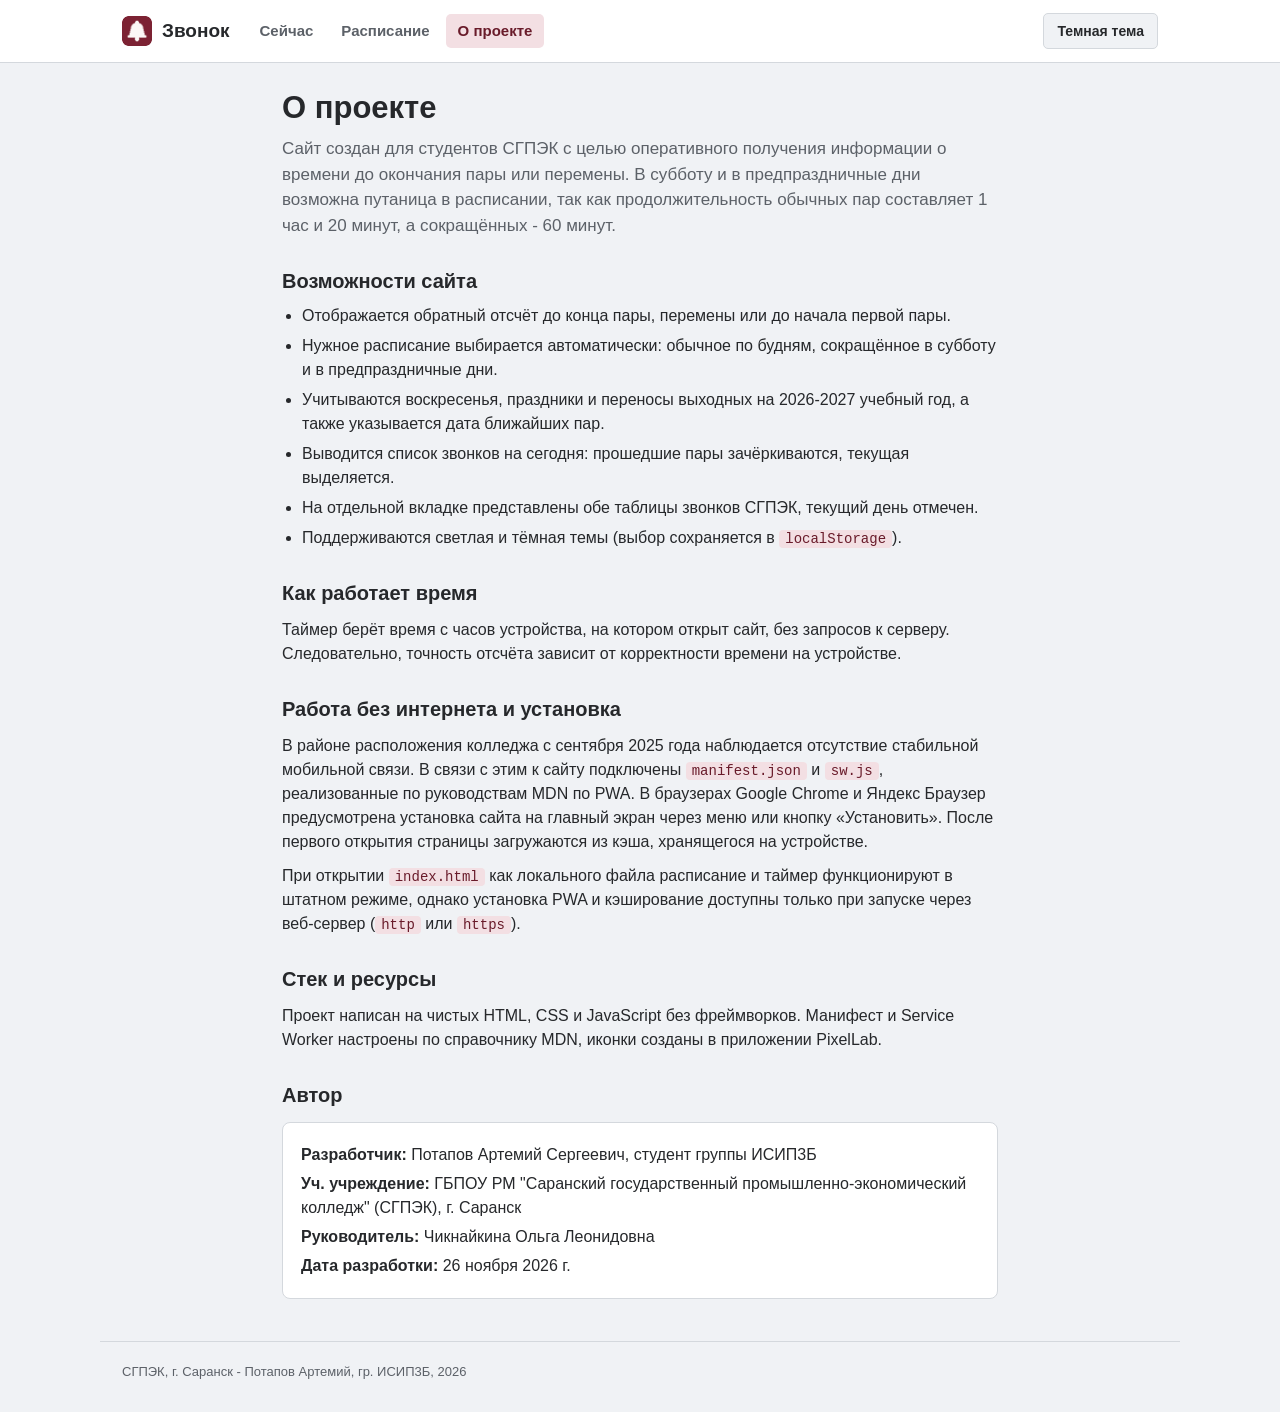
==== commit 71198e58: "Update about.html" ====
--- a/about.html
+++ b/about.html
@@ -36,27 +36,27 @@
 
   <main class="container about-page">
     <h1>О проекте</h1>
-    <p class="lead">Сайт создан для студентов СГПЭК, поскольку на парах часто возникают вопросы: сколько минут осталось до звонка и когда заканчивается перемена. В субботу и перед праздниками легко запутаться, так как обычные пары идут по 1 ч 20 мин, а сокращённые по 60 минут</p>
+    <p class="lead">Сайт создан для студентов СГПЭК с целью оперативного получения информации о времени до окончания пары или перемены. В субботу и в предпраздничные дни возможна путаница в расписании, так как продолжительность обычных пар составляет 1 час и 20 минут, а сокращённых - 60 минут.</p>
 
     <h2>Возможности сайта</h2>
     <ul>
-      <li>Отображается обратный отсчёт до конца пары, перемены или до начала 1-ой пары</li>
-      <li>Нужное расписание выбирается автоматически: обычное по будням, сокращённое в субботу и в предпраздничные дни</li>
-      <li>Учитываются воскресенья, праздники и переносы выходных на 2026-2027 учебный год, а также указывается день ближайших пар</li>
-      <li>Выводится список звонков на сегодня: прошедшие пары зачёркиваются, текущая выделяется</li>
-      <li>На отдельной вкладке представлены обе таблицы звонков СГПЭК, сегодняшняя помечена</li>
-      <li>Поддерживаются светлая и тёмная темы (выбор сохраняется в <code>localStorage</code>)</li>
+      <li>Отображается обратный отсчёт до конца пары, перемены или до начала первой пары.</li>
+      <li>Нужное расписание выбирается автоматически: обычное по будням, сокращённое в субботу и в предпраздничные дни.</li>
+      <li>Учитываются воскресенья, праздники и переносы выходных на 2026-2027 учебный год, а также указывается дата ближайших пар.</li>
+      <li>Выводится список звонков на сегодня: прошедшие пары зачёркиваются, текущая выделяется.</li>
+      <li>На отдельной вкладке представлены обе таблицы звонков СГПЭК, текущий день отмечен.</li>
+      <li>Поддерживаются светлая и тёмная темы (выбор сохраняется в <code>localStorage</code>).</li>
     </ul>
 
     <h2>Как работает время</h2>
-    <p>Таймер берёт время с часов устройства, на котором открыт сайт, без запросов к серверу. Поэтому точность зависит от времени на телефоне или компьютере</p>
+    <p>Таймер берёт время с часов устройства, на котором открыт сайт, без запросов к серверу. Следовательно, точность отсчёта зависит от корректности времени на устройстве.</p>
 
     <h2>Работа без интернета и установка</h2>
-    <p>В центре города, где расположен колледж, мобильная сеть заглушена с сентября 2025 года. Поэтому к сайту подключены <code>manifest.json</code> и <code>sw.js</code>, реализованные по руководствам MDN по PWA. В Хроме и Яндекс Браузере сайт можно добавить на главный экран через меню или кнопкой установить на телефонах, а после первого открытия страницы загружаются из кэша, хранящегося на устройстве</p>
-    <p>Если открыть <code>index.html</code> просто как локальный файл с диска, расписание и таймер работают как обычно, а установка PWA и кэширование доступны только при запуске через веб-сервер (<code>http</code> или <code>https</code>).</p>
+    <p>В районе расположения колледжа с сентября 2025 года наблюдается отсутствие стабильной мобильной связи. В связи с этим к сайту подключены <code>manifest.json</code> и <code>sw.js</code>, реализованные по руководствам MDN по PWA. В браузерах Google Chrome и Яндекс Браузер предусмотрена установка сайта на главный экран через меню или кнопку «Установить». После первого открытия страницы загружаются из кэша, хранящегося на устройстве.</p>
+    <p>При открытии <code>index.html</code> как локального файла расписание и таймер функционируют в штатном режиме, однако установка PWA и кэширование доступны только при запуске через веб-сервер (<code>http</code> или <code>https</code>).</p>
 
     <h2>Стек и ресурсы</h2>
-    <p>Проект написан на чистых HTML, CSS и JavaScript без фреймворков. Манифест и Service Worker настроены по справочнику MDN, иконки колокольчика нарисованы на телефоне в приложении PixelLab</p>
+    <p>Проект написан на чистых HTML, CSS и JavaScript без фреймворков. Манифест и Service Worker настроены по справочнику MDN, иконки созданы в приложении PixelLab.</p>
 
     <h2>Автор</h2>
     <div class="about-credits">
@@ -74,4 +74,4 @@
   <script src="js/theme.js"></script>
   <script src="js/main.js"></script>
 </body>
-</html>+</html>
